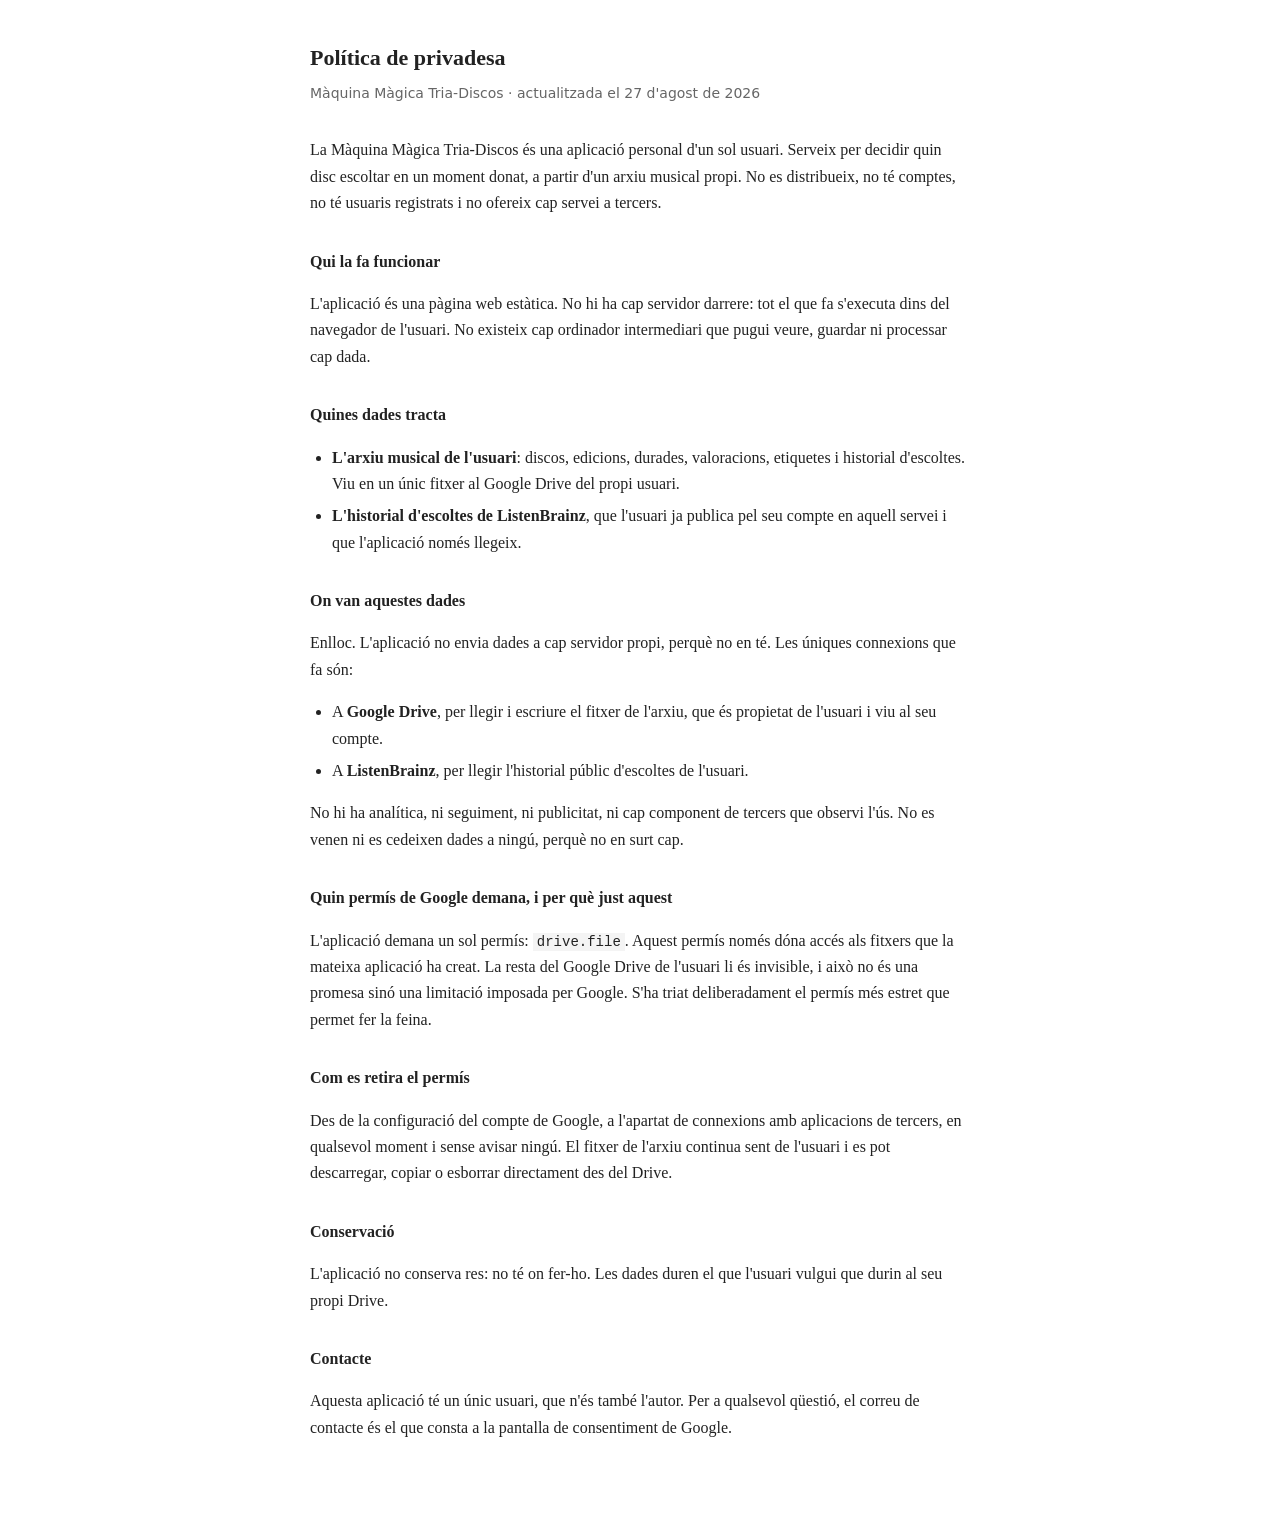
==== privadesa.html @ aef9be53 "Add files via upload" ====
<!DOCTYPE html>
<html lang="ca">
<head>
<meta charset="utf-8">
<meta name="viewport" content="width=device-width, initial-scale=1">
<title>Política de privadesa · Màquina Màgica Tria-Discos</title>
<style>
  body { font: 16px/1.65 Georgia, serif; margin: 0 auto; padding: 40px 24px 80px;
         max-width: 660px; color: #222; }
  h1 { font-size: 22px; margin: 0 0 6px; }
  p.sub { color: #666; font-size: 14px; margin: 0 0 32px; font-family: system-ui, sans-serif; }
  h2 { font-size: 16px; margin: 32px 0 8px; }
  ul { padding-left: 22px; }
  li { margin-bottom: 6px; }
  code { font: 14px ui-monospace, monospace; background: #f4f4f4; padding: 1px 4px; }
</style>
</head>
<body>

<h1>Política de privadesa</h1>
<p class="sub">Màquina Màgica Tria-Discos · actualitzada el 27 d'agost de 2026</p>

<p>La Màquina Màgica Tria-Discos és una aplicació personal d'un sol usuari. Serveix per
decidir quin disc escoltar en un moment donat, a partir d'un arxiu musical propi. No es
distribueix, no té comptes, no té usuaris registrats i no ofereix cap servei a tercers.</p>

<h2>Qui la fa funcionar</h2>
<p>L'aplicació és una pàgina web estàtica. No hi ha cap servidor darrere: tot el que fa
s'executa dins del navegador de l'usuari. No existeix cap ordinador intermediari que
pugui veure, guardar ni processar cap dada.</p>

<h2>Quines dades tracta</h2>
<ul>
  <li><strong>L'arxiu musical de l'usuari</strong>: discos, edicions, durades, valoracions,
      etiquetes i historial d'escoltes. Viu en un únic fitxer al Google Drive del propi
      usuari.</li>
  <li><strong>L'historial d'escoltes de ListenBrainz</strong>, que l'usuari ja publica pel
      seu compte en aquell servei i que l'aplicació només llegeix.</li>
</ul>

<h2>On van aquestes dades</h2>
<p>Enlloc. L'aplicació no envia dades a cap servidor propi, perquè no en té. Les úniques
connexions que fa són:</p>
<ul>
  <li>A <strong>Google Drive</strong>, per llegir i escriure el fitxer de l'arxiu, que és
      propietat de l'usuari i viu al seu compte.</li>
  <li>A <strong>ListenBrainz</strong>, per llegir l'historial públic d'escoltes de l'usuari.</li>
</ul>
<p>No hi ha analítica, ni seguiment, ni publicitat, ni cap component de tercers que
observi l'ús. No es venen ni es cedeixen dades a ningú, perquè no en surt cap.</p>

<h2>Quin permís de Google demana, i per què just aquest</h2>
<p>L'aplicació demana un sol permís: <code>drive.file</code>. Aquest permís només dóna accés
als fitxers que la mateixa aplicació ha creat. La resta del Google Drive de l'usuari li és
invisible, i això no és una promesa sinó una limitació imposada per Google. S'ha triat
deliberadament el permís més estret que permet fer la feina.</p>

<h2>Com es retira el permís</h2>
<p>Des de la configuració del compte de Google, a l'apartat de connexions amb aplicacions
de tercers, en qualsevol moment i sense avisar ningú. El fitxer de l'arxiu continua sent
de l'usuari i es pot descarregar, copiar o esborrar directament des del Drive.</p>

<h2>Conservació</h2>
<p>L'aplicació no conserva res: no té on fer-ho. Les dades duren el que l'usuari vulgui
que durin al seu propi Drive.</p>

<h2>Contacte</h2>
<p>Aquesta aplicació té un únic usuari, que n'és també l'autor. Per a qualsevol qüestió,
el correu de contacte és el que consta a la pantalla de consentiment de Google.</p>

</body>
</html>
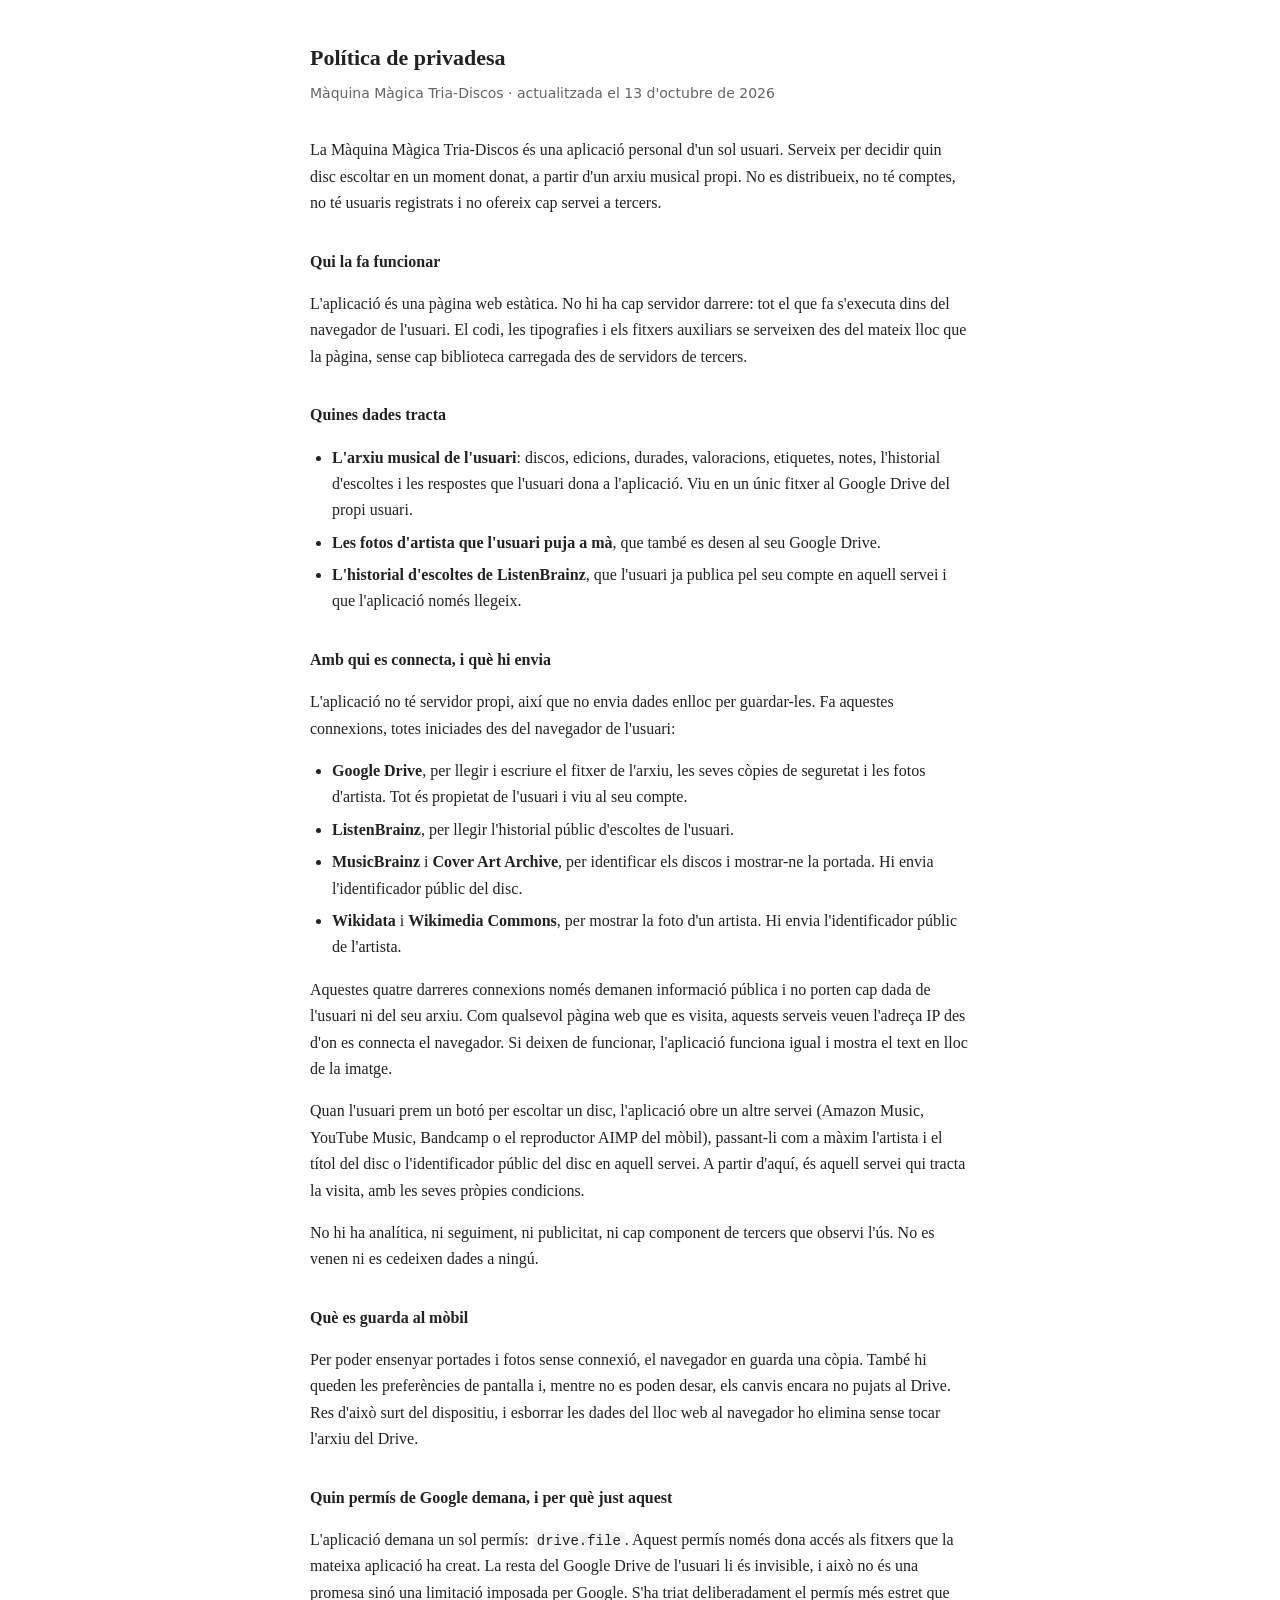
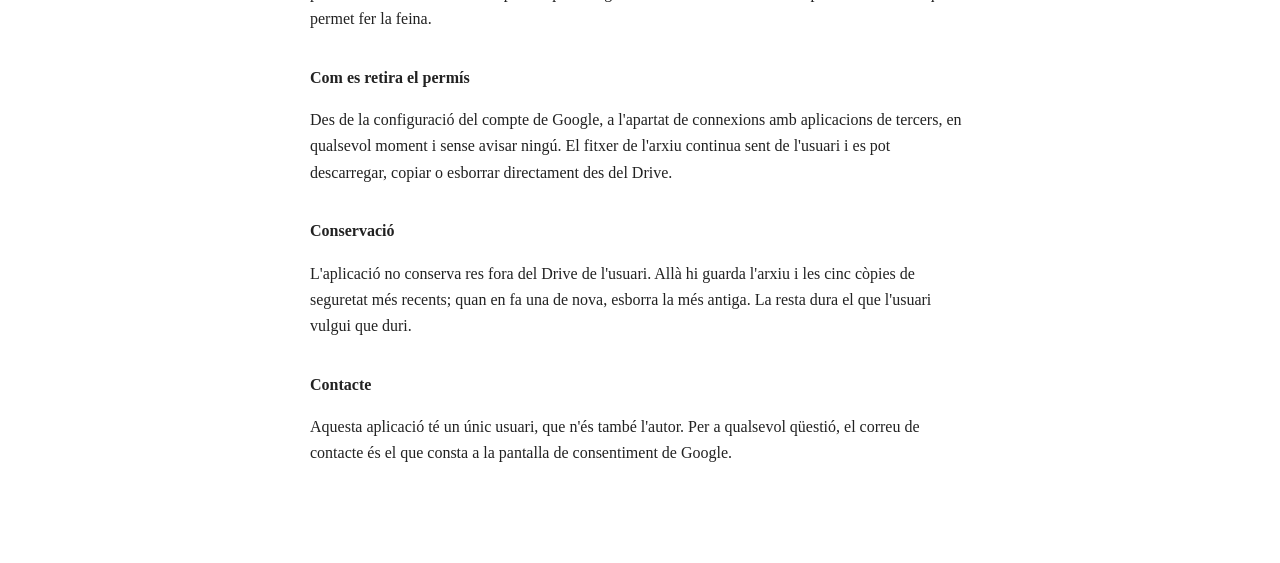
==== commit c17837c7: "Esborrany de la política de privadesa (pendent d'aprovació, no publicat) Co-Authored-By: Claude Opus" ====
--- a/privadesa.html
+++ b/privadesa.html
@@ -6,7 +6,7 @@
 <title>Política de privadesa · Màquina Màgica Tria-Discos</title>
 <style>
   body { font: 16px/1.65 Georgia, serif; margin: 0 auto; padding: 40px 24px 80px;
-         max-width: 660px; color: #222; }
+         max-width: 660px; color: #222; background: #fff; }
   h1 { font-size: 22px; margin: 0 0 6px; }
   p.sub { color: #666; font-size: 14px; margin: 0 0 32px; font-family: system-ui, sans-serif; }
   h2 { font-size: 16px; margin: 32px 0 8px; }
@@ -18,7 +18,7 @@
 <body>
 
 <h1>Política de privadesa</h1>
-<p class="sub">Màquina Màgica Tria-Discos · actualitzada el 27 d'agost de 2026</p>
+<p class="sub">Màquina Màgica Tria-Discos · actualitzada el 13 d'octubre de 2026</p>
 
 <p>La Màquina Màgica Tria-Discos és una aplicació personal d'un sol usuari. Serveix per
 decidir quin disc escoltar en un moment donat, a partir d'un arxiu musical propi. No es
@@ -26,31 +26,53 @@
 
 <h2>Qui la fa funcionar</h2>
 <p>L'aplicació és una pàgina web estàtica. No hi ha cap servidor darrere: tot el que fa
-s'executa dins del navegador de l'usuari. No existeix cap ordinador intermediari que
-pugui veure, guardar ni processar cap dada.</p>
+s'executa dins del navegador de l'usuari. El codi, les tipografies i els fitxers auxiliars
+se serveixen des del mateix lloc que la pàgina, sense cap biblioteca carregada des de
+servidors de tercers.</p>
 
 <h2>Quines dades tracta</h2>
 <ul>
   <li><strong>L'arxiu musical de l'usuari</strong>: discos, edicions, durades, valoracions,
-      etiquetes i historial d'escoltes. Viu en un únic fitxer al Google Drive del propi
-      usuari.</li>
+      etiquetes, notes, l'historial d'escoltes i les respostes que l'usuari dona a
+      l'aplicació. Viu en un únic fitxer al Google Drive del propi usuari.</li>
+  <li><strong>Les fotos d'artista que l'usuari puja a mà</strong>, que també es desen al seu
+      Google Drive.</li>
   <li><strong>L'historial d'escoltes de ListenBrainz</strong>, que l'usuari ja publica pel
       seu compte en aquell servei i que l'aplicació només llegeix.</li>
 </ul>
 
-<h2>On van aquestes dades</h2>
-<p>Enlloc. L'aplicació no envia dades a cap servidor propi, perquè no en té. Les úniques
-connexions que fa són:</p>
+<h2>Amb qui es connecta, i què hi envia</h2>
+<p>L'aplicació no té servidor propi, així que no envia dades enlloc per guardar-les. Fa
+aquestes connexions, totes iniciades des del navegador de l'usuari:</p>
 <ul>
-  <li>A <strong>Google Drive</strong>, per llegir i escriure el fitxer de l'arxiu, que és
-      propietat de l'usuari i viu al seu compte.</li>
-  <li>A <strong>ListenBrainz</strong>, per llegir l'historial públic d'escoltes de l'usuari.</li>
+  <li><strong>Google Drive</strong>, per llegir i escriure el fitxer de l'arxiu, les seves
+      còpies de seguretat i les fotos d'artista. Tot és propietat de l'usuari i viu al seu
+      compte.</li>
+  <li><strong>ListenBrainz</strong>, per llegir l'historial públic d'escoltes de l'usuari.</li>
+  <li><strong>MusicBrainz</strong> i <strong>Cover Art Archive</strong>, per identificar els
+      discos i mostrar-ne la portada. Hi envia l'identificador públic del disc.</li>
+  <li><strong>Wikidata</strong> i <strong>Wikimedia Commons</strong>, per mostrar la foto
+      d'un artista. Hi envia l'identificador públic de l'artista.</li>
 </ul>
+<p>Aquestes quatre darreres connexions només demanen informació pública i no porten cap
+dada de l'usuari ni del seu arxiu. Com qualsevol pàgina web que es visita, aquests serveis
+veuen l'adreça IP des d'on es connecta el navegador. Si deixen de funcionar, l'aplicació
+funciona igual i mostra el text en lloc de la imatge.</p>
+<p>Quan l'usuari prem un botó per escoltar un disc, l'aplicació obre un altre servei
+(Amazon Music, YouTube Music, Bandcamp o el reproductor AIMP del mòbil), passant-li com a
+màxim l'artista i el títol del disc o l'identificador públic del disc en aquell servei.
+A partir d'aquí, és aquell servei qui tracta la visita, amb les seves pròpies condicions.</p>
 <p>No hi ha analítica, ni seguiment, ni publicitat, ni cap component de tercers que
-observi l'ús. No es venen ni es cedeixen dades a ningú, perquè no en surt cap.</p>
+observi l'ús. No es venen ni es cedeixen dades a ningú.</p>
+
+<h2>Què es guarda al mòbil</h2>
+<p>Per poder ensenyar portades i fotos sense connexió, el navegador en guarda una còpia.
+També hi queden les preferències de pantalla i, mentre no es poden desar, els canvis
+encara no pujats al Drive. Res d'això surt del dispositiu, i esborrar les dades del lloc
+web al navegador ho elimina sense tocar l'arxiu del Drive.</p>
 
 <h2>Quin permís de Google demana, i per què just aquest</h2>
-<p>L'aplicació demana un sol permís: <code>drive.file</code>. Aquest permís només dóna accés
+<p>L'aplicació demana un sol permís: <code>drive.file</code>. Aquest permís només dona accés
 als fitxers que la mateixa aplicació ha creat. La resta del Google Drive de l'usuari li és
 invisible, i això no és una promesa sinó una limitació imposada per Google. S'ha triat
 deliberadament el permís més estret que permet fer la feina.</p>
@@ -61,8 +83,9 @@
 de l'usuari i es pot descarregar, copiar o esborrar directament des del Drive.</p>
 
 <h2>Conservació</h2>
-<p>L'aplicació no conserva res: no té on fer-ho. Les dades duren el que l'usuari vulgui
-que durin al seu propi Drive.</p>
+<p>L'aplicació no conserva res fora del Drive de l'usuari. Allà hi guarda l'arxiu i les
+cinc còpies de seguretat més recents; quan en fa una de nova, esborra la més antiga. La
+resta dura el que l'usuari vulgui que duri.</p>
 
 <h2>Contacte</h2>
 <p>Aquesta aplicació té un únic usuari, que n'és també l'autor. Per a qualsevol qüestió,
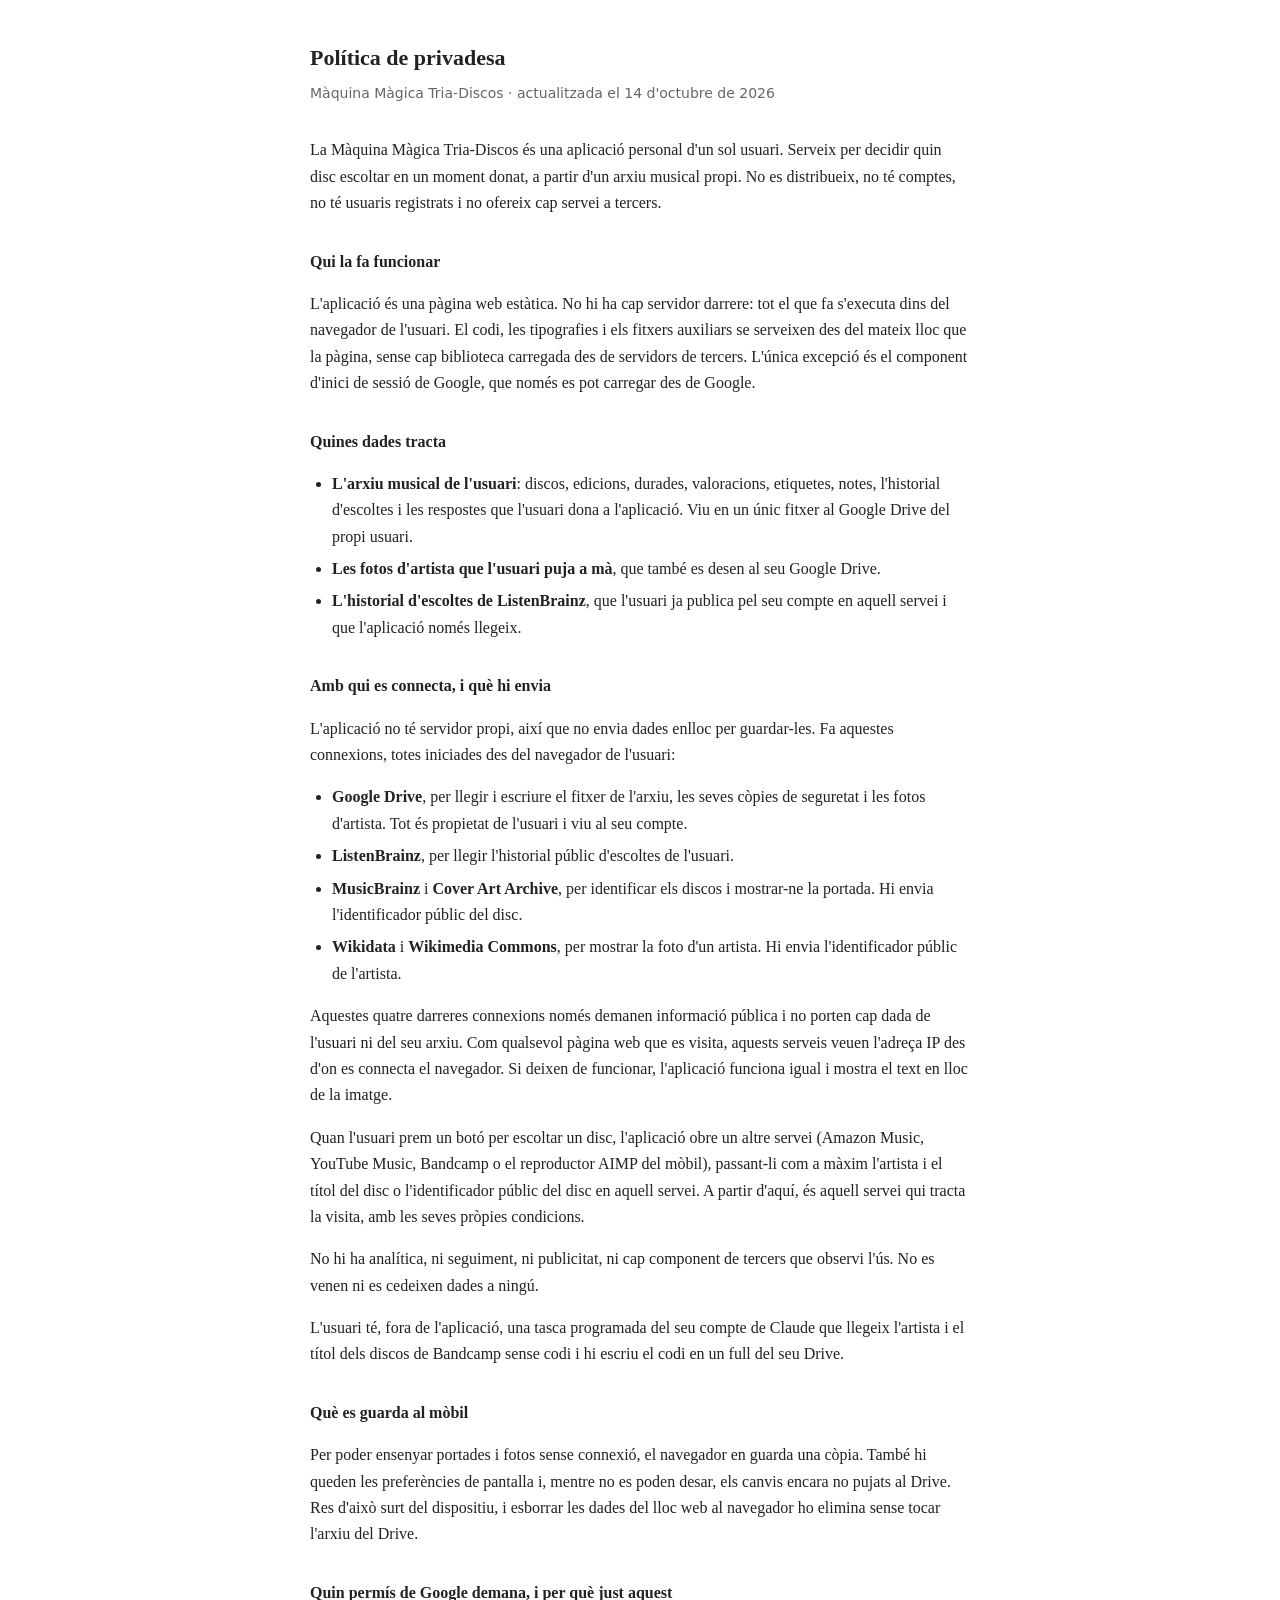
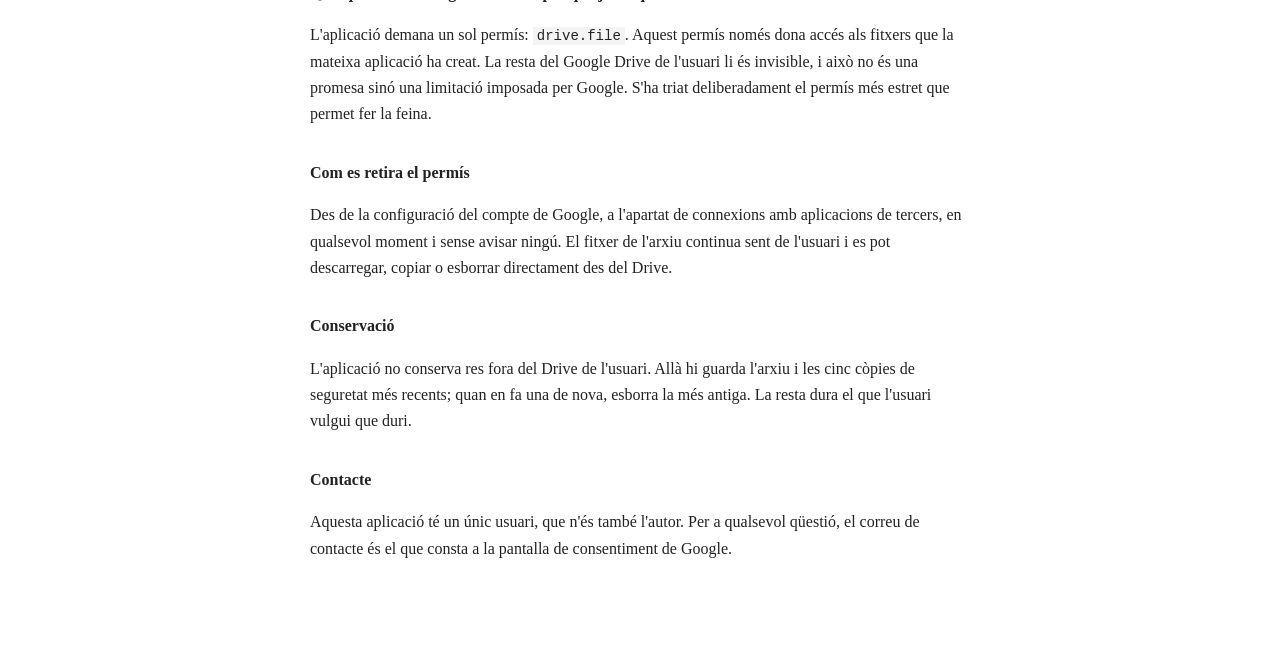
==== commit ebb9cae0: "Esborrany de privadesa: excepció del component de Google i la tasca de Bandcamp (aprovat per Ricard," ====
--- a/privadesa.html
+++ b/privadesa.html
@@ -18,7 +18,7 @@
 <body>
 
 <h1>Política de privadesa</h1>
-<p class="sub">Màquina Màgica Tria-Discos · actualitzada el 13 d'octubre de 2026</p>
+<p class="sub">Màquina Màgica Tria-Discos · actualitzada el 14 d'octubre de 2026</p>
 
 <p>La Màquina Màgica Tria-Discos és una aplicació personal d'un sol usuari. Serveix per
 decidir quin disc escoltar en un moment donat, a partir d'un arxiu musical propi. No es
@@ -28,7 +28,8 @@
 <p>L'aplicació és una pàgina web estàtica. No hi ha cap servidor darrere: tot el que fa
 s'executa dins del navegador de l'usuari. El codi, les tipografies i els fitxers auxiliars
 se serveixen des del mateix lloc que la pàgina, sense cap biblioteca carregada des de
-servidors de tercers.</p>
+servidors de tercers. L'única excepció és el component d'inici de sessió de Google, que
+només es pot carregar des de Google.</p>
 
 <h2>Quines dades tracta</h2>
 <ul>
@@ -64,6 +65,9 @@
 A partir d'aquí, és aquell servei qui tracta la visita, amb les seves pròpies condicions.</p>
 <p>No hi ha analítica, ni seguiment, ni publicitat, ni cap component de tercers que
 observi l'ús. No es venen ni es cedeixen dades a ningú.</p>
+<p>L'usuari té, fora de l'aplicació, una tasca programada del seu compte de Claude que llegeix
+l'artista i el títol dels discos de Bandcamp sense codi i hi escriu el codi en un full del seu
+Drive.</p>
 
 <h2>Què es guarda al mòbil</h2>
 <p>Per poder ensenyar portades i fotos sense connexió, el navegador en guarda una còpia.
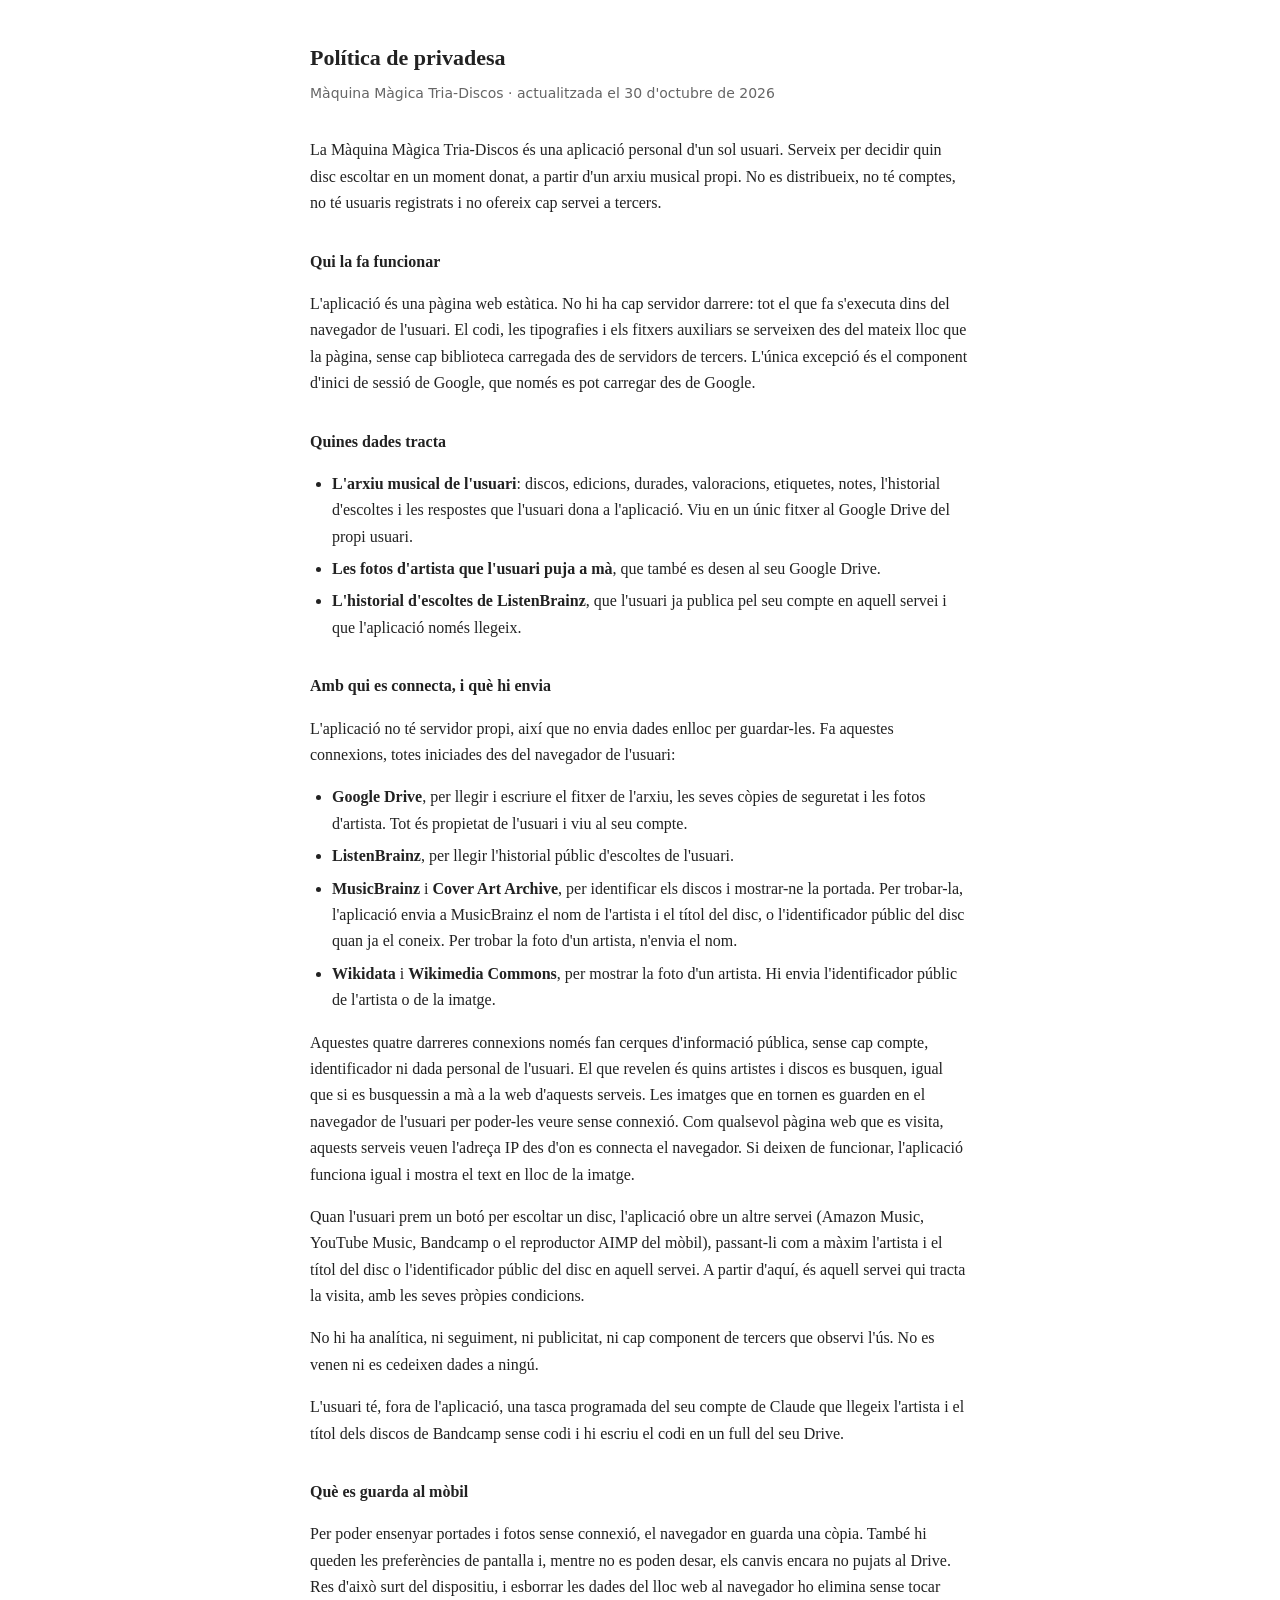
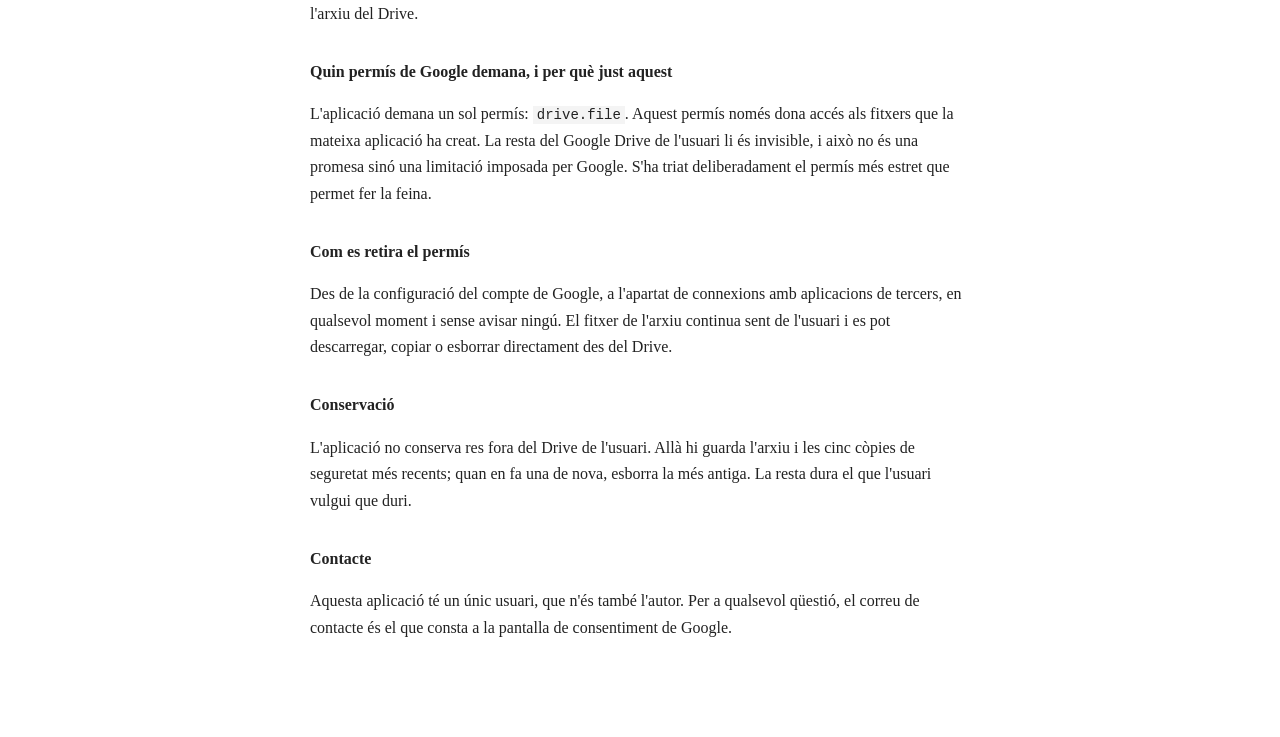
==== commit 95704724: "Tram 3, bloc 3.2: portades i fotos que arriben soles, foto d'artista a mà, Drive en un toc - Sonda d" ====
--- a/privadesa.html
+++ b/privadesa.html
@@ -18,7 +18,7 @@
 <body>
 
 <h1>Política de privadesa</h1>
-<p class="sub">Màquina Màgica Tria-Discos · actualitzada el 14 d'octubre de 2026</p>
+<p class="sub">Màquina Màgica Tria-Discos · actualitzada el 30 d'octubre de 2026</p>
 
 <p>La Màquina Màgica Tria-Discos és una aplicació personal d'un sol usuari. Serveix per
 decidir quin disc escoltar en un moment donat, a partir d'un arxiu musical propi. No es
@@ -51,12 +51,17 @@
       compte.</li>
   <li><strong>ListenBrainz</strong>, per llegir l'historial públic d'escoltes de l'usuari.</li>
   <li><strong>MusicBrainz</strong> i <strong>Cover Art Archive</strong>, per identificar els
-      discos i mostrar-ne la portada. Hi envia l'identificador públic del disc.</li>
+      discos i mostrar-ne la portada. Per trobar-la, l'aplicació envia a MusicBrainz el nom
+      de l'artista i el títol del disc, o l'identificador públic del disc quan ja el coneix.
+      Per trobar la foto d'un artista, n'envia el nom.</li>
   <li><strong>Wikidata</strong> i <strong>Wikimedia Commons</strong>, per mostrar la foto
-      d'un artista. Hi envia l'identificador públic de l'artista.</li>
+      d'un artista. Hi envia l'identificador públic de l'artista o de la imatge.</li>
 </ul>
-<p>Aquestes quatre darreres connexions només demanen informació pública i no porten cap
-dada de l'usuari ni del seu arxiu. Com qualsevol pàgina web que es visita, aquests serveis
+<p>Aquestes quatre darreres connexions només fan cerques d'informació pública, sense cap
+compte, identificador ni dada personal de l'usuari. El que revelen és quins artistes i
+discos es busquen, igual que si es busquessin a mà a la web d'aquests serveis. Les
+imatges que en tornen es guarden en el navegador de l'usuari per poder-les veure sense
+connexió. Com qualsevol pàgina web que es visita, aquests serveis
 veuen l'adreça IP des d'on es connecta el navegador. Si deixen de funcionar, l'aplicació
 funciona igual i mostra el text en lloc de la imatge.</p>
 <p>Quan l'usuari prem un botó per escoltar un disc, l'aplicació obre un altre servei
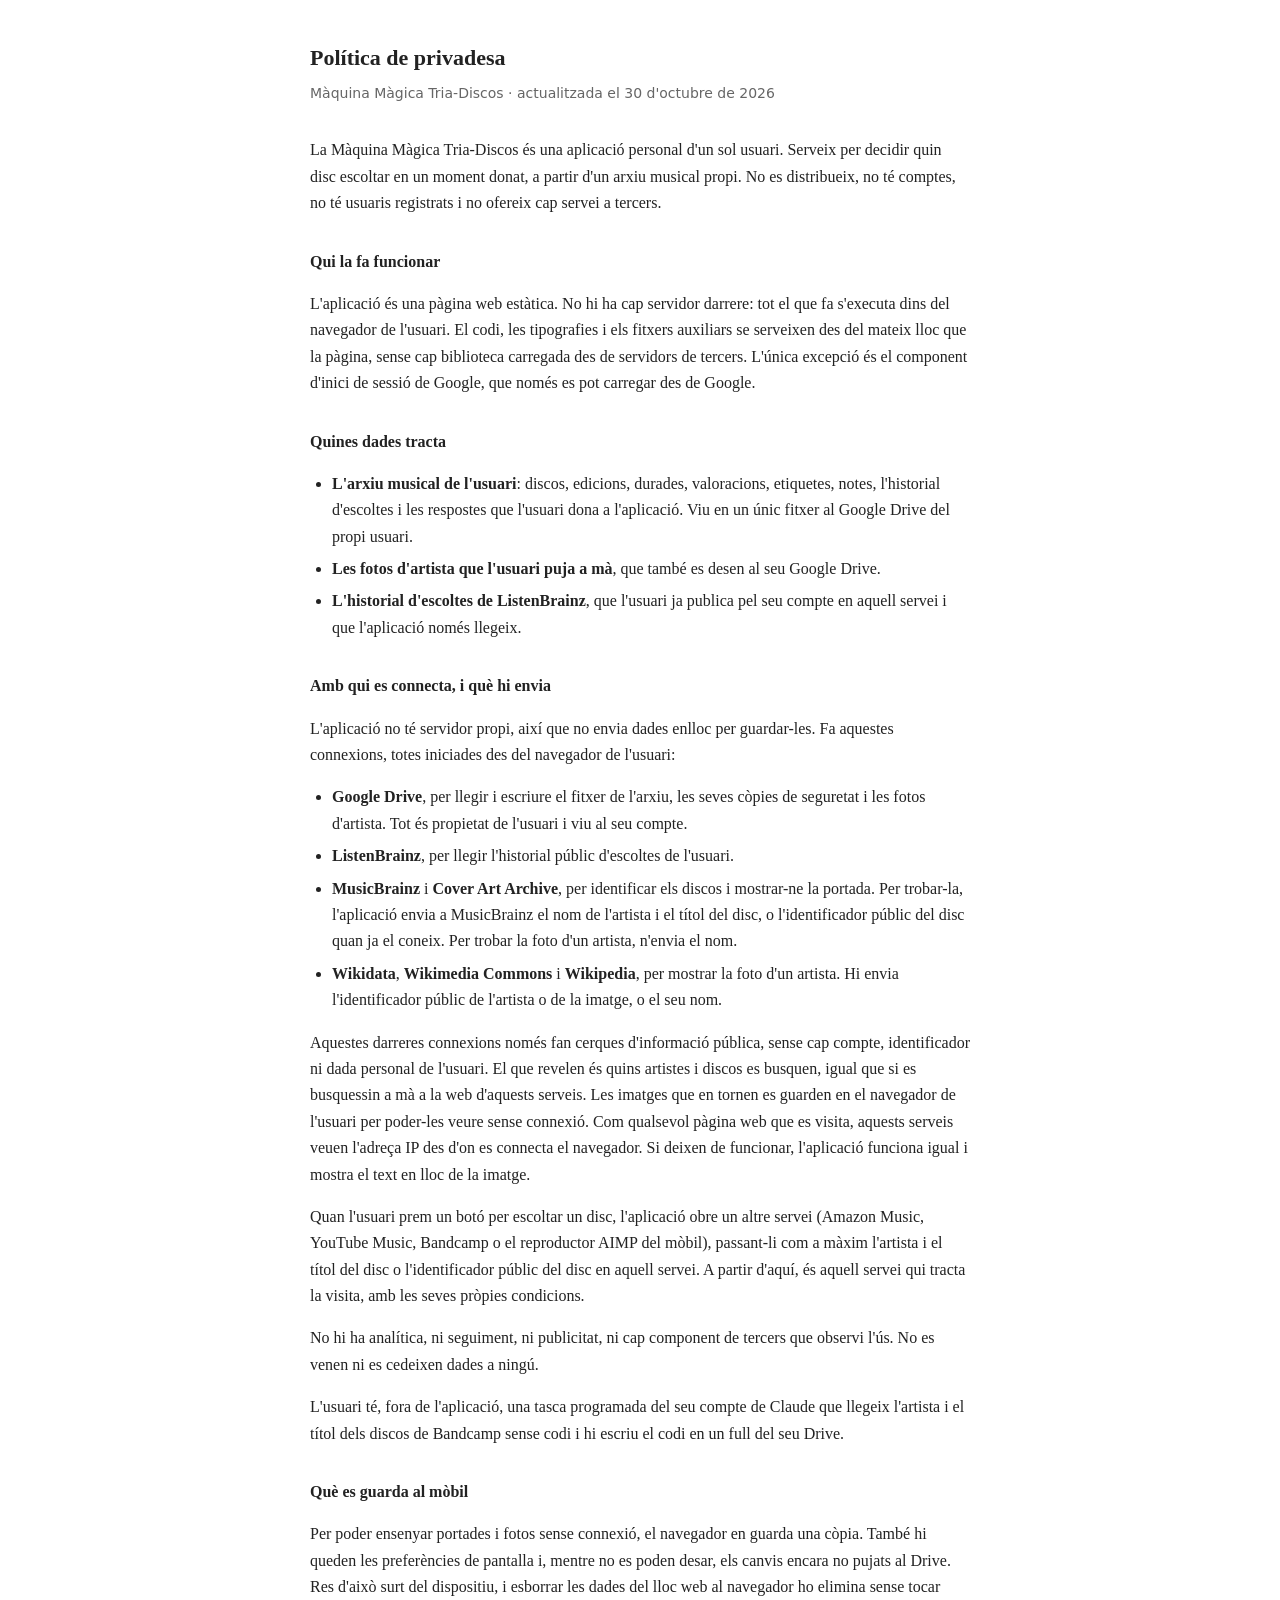
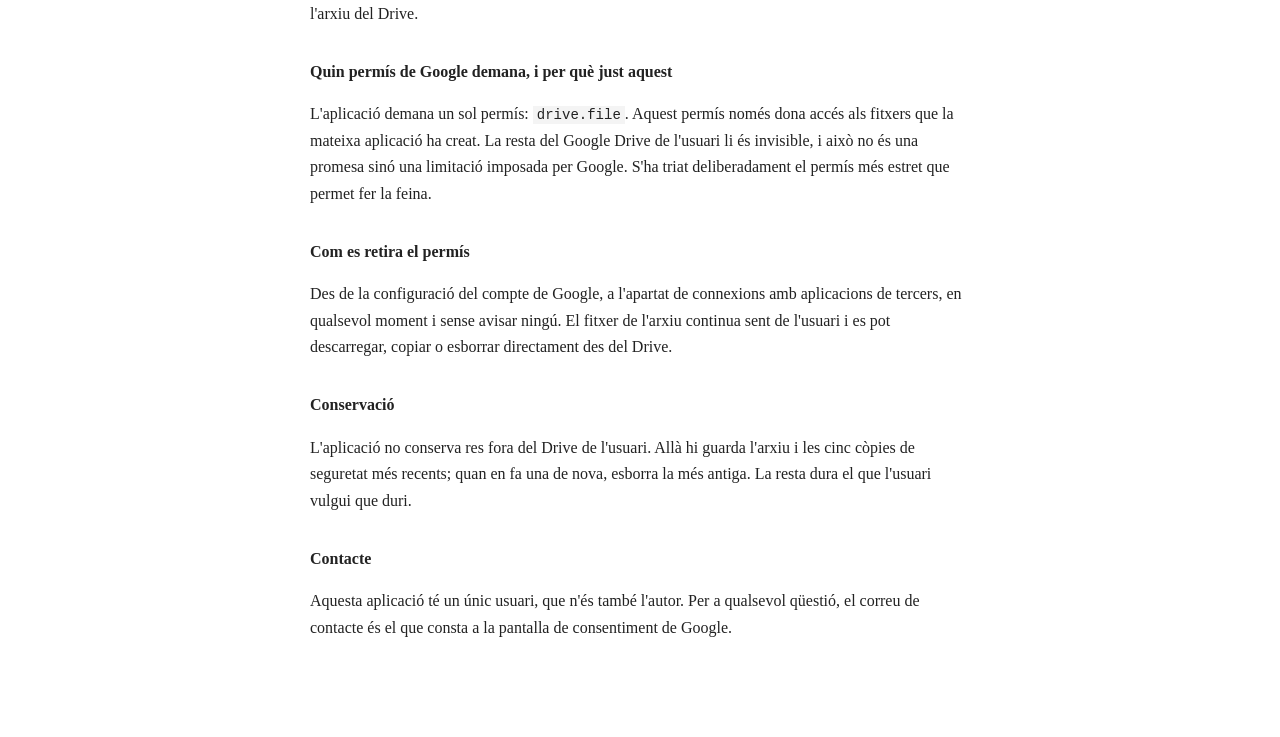
==== commit 39b3bb7f: "Tram 3, bloc 3.2: «Tria-la tu» també per a la foto d'artista (Wikipedia i MusicBrainz/Wikidata) La f" ====
--- a/privadesa.html
+++ b/privadesa.html
@@ -54,10 +54,11 @@
       discos i mostrar-ne la portada. Per trobar-la, l'aplicació envia a MusicBrainz el nom
       de l'artista i el títol del disc, o l'identificador públic del disc quan ja el coneix.
       Per trobar la foto d'un artista, n'envia el nom.</li>
-  <li><strong>Wikidata</strong> i <strong>Wikimedia Commons</strong>, per mostrar la foto
-      d'un artista. Hi envia l'identificador públic de l'artista o de la imatge.</li>
+  <li><strong>Wikidata</strong>, <strong>Wikimedia Commons</strong> i <strong>Wikipedia</strong>,
+      per mostrar la foto d'un artista. Hi envia l'identificador públic de l'artista o de la
+      imatge, o el seu nom.</li>
 </ul>
-<p>Aquestes quatre darreres connexions només fan cerques d'informació pública, sense cap
+<p>Aquestes darreres connexions només fan cerques d'informació pública, sense cap
 compte, identificador ni dada personal de l'usuari. El que revelen és quins artistes i
 discos es busquen, igual que si es busquessin a mà a la web d'aquests serveis. Les
 imatges que en tornen es guarden en el navegador de l'usuari per poder-les veure sense
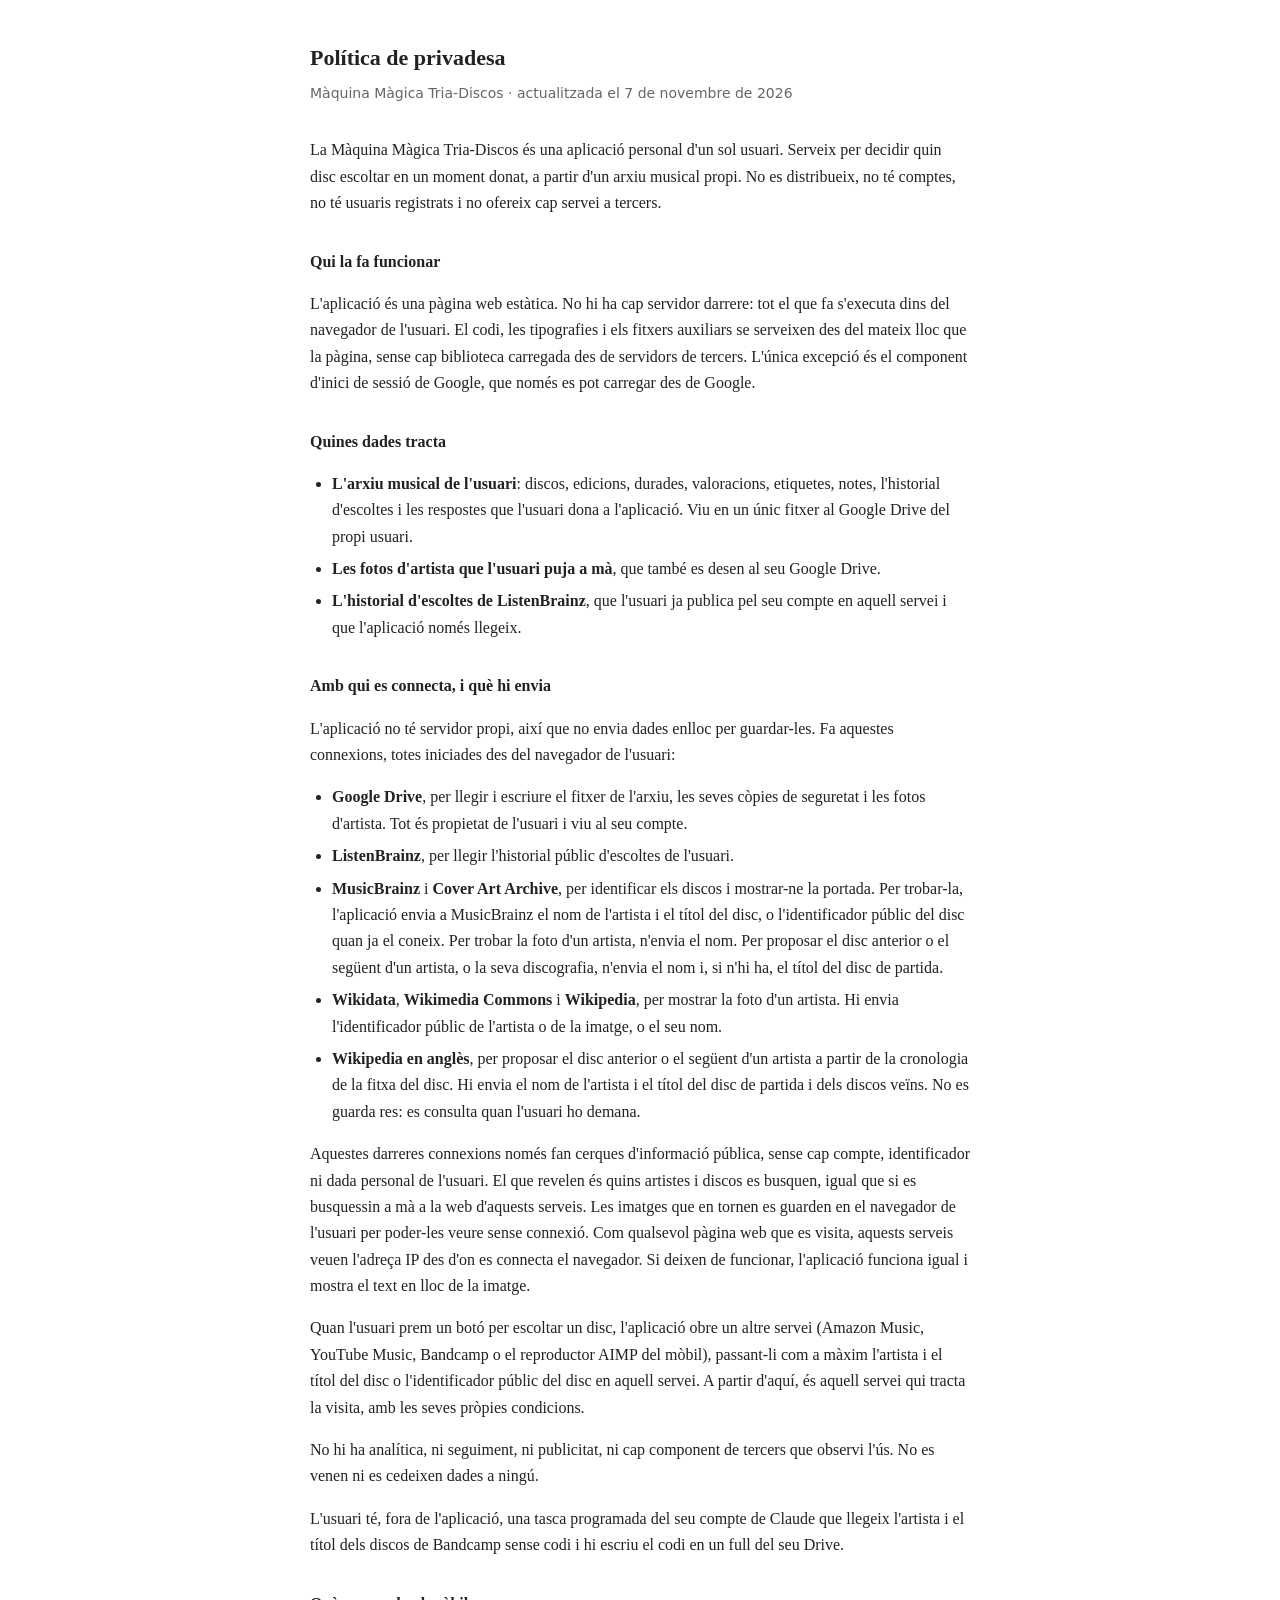
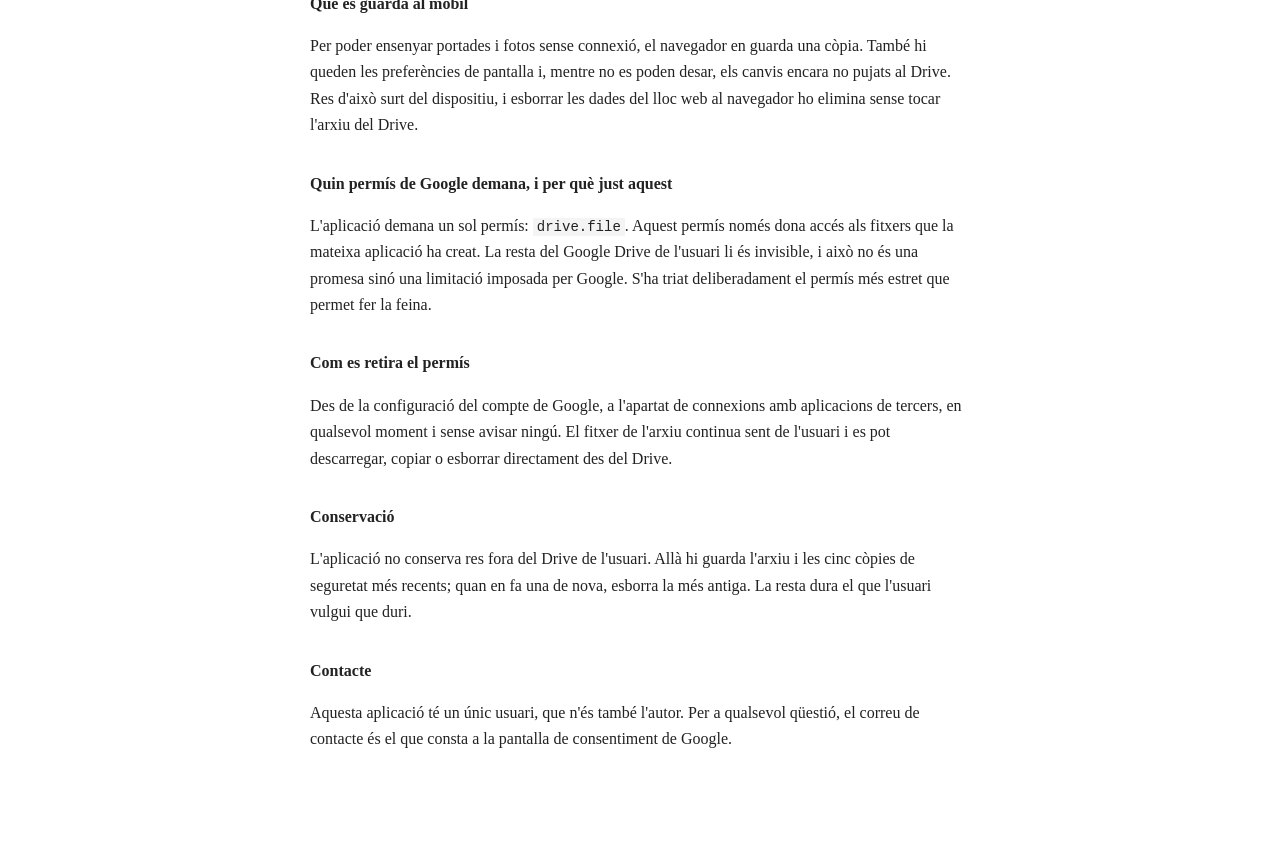
==== commit 95e1a448: "Preferents: disc anterior i següent, i el proper sota «Ara estudies» - Pantalla de l'artista (ACT-62" ====
--- a/privadesa.html
+++ b/privadesa.html
@@ -18,7 +18,7 @@
 <body>
 
 <h1>Política de privadesa</h1>
-<p class="sub">Màquina Màgica Tria-Discos · actualitzada el 30 d'octubre de 2026</p>
+<p class="sub">Màquina Màgica Tria-Discos · actualitzada el 7 de novembre de 2026</p>
 
 <p>La Màquina Màgica Tria-Discos és una aplicació personal d'un sol usuari. Serveix per
 decidir quin disc escoltar en un moment donat, a partir d'un arxiu musical propi. No es
@@ -53,10 +53,15 @@
   <li><strong>MusicBrainz</strong> i <strong>Cover Art Archive</strong>, per identificar els
       discos i mostrar-ne la portada. Per trobar-la, l'aplicació envia a MusicBrainz el nom
       de l'artista i el títol del disc, o l'identificador públic del disc quan ja el coneix.
-      Per trobar la foto d'un artista, n'envia el nom.</li>
+      Per trobar la foto d'un artista, n'envia el nom. Per proposar el disc anterior o el següent
+      d'un artista, o la seva discografia, n'envia el nom i, si n'hi ha, el títol del disc de partida.</li>
   <li><strong>Wikidata</strong>, <strong>Wikimedia Commons</strong> i <strong>Wikipedia</strong>,
       per mostrar la foto d'un artista. Hi envia l'identificador públic de l'artista o de la
       imatge, o el seu nom.</li>
+  <li><strong>Wikipedia en anglès</strong>, per proposar el disc anterior o el següent d'un
+      artista a partir de la cronologia de la fitxa del disc. Hi envia el nom de l'artista i
+      el títol del disc de partida i dels discos veïns. No es guarda res: es consulta quan
+      l'usuari ho demana.</li>
 </ul>
 <p>Aquestes darreres connexions només fan cerques d'informació pública, sense cap
 compte, identificador ni dada personal de l'usuari. El que revelen és quins artistes i
